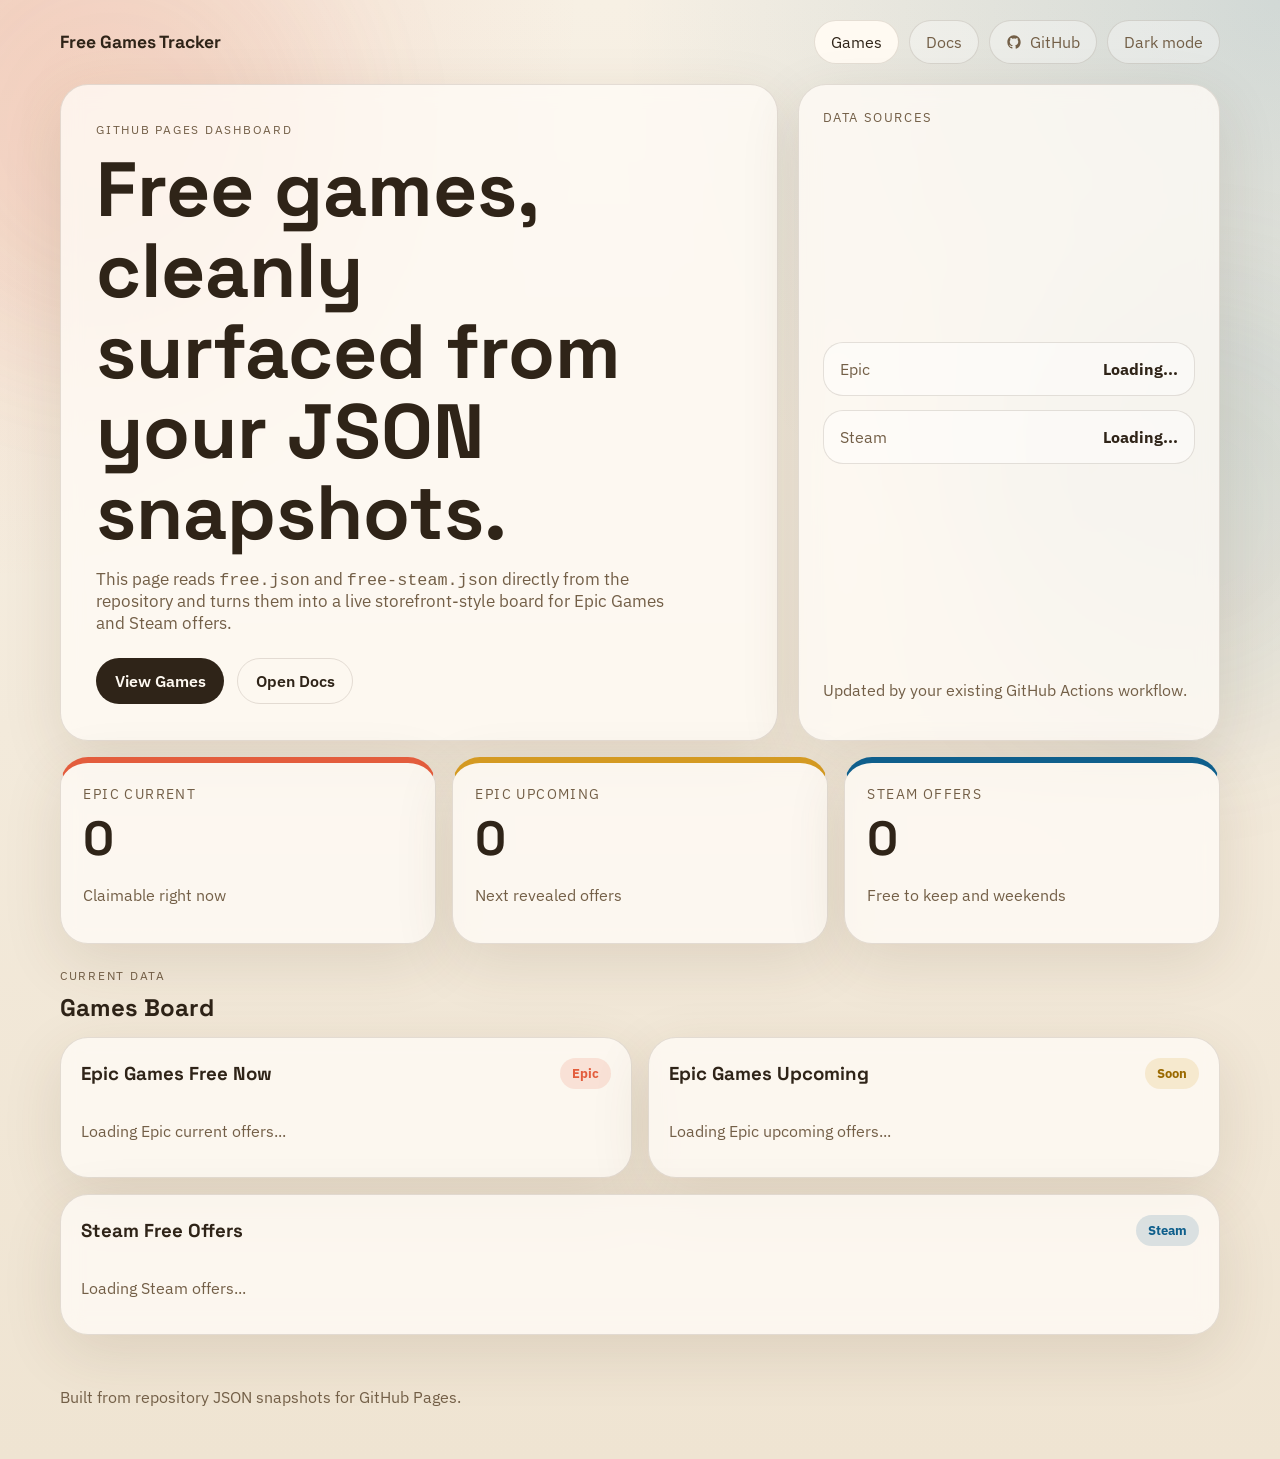
==== index.html @ 6cbd075f "github repo added on site" ====
<!DOCTYPE html>
<html lang="en">
<head>
  <meta charset="UTF-8">
  <meta name="viewport" content="width=device-width, initial-scale=1.0">
  <title>Free Games Tracker</title>
  <meta name="description" content="Track current Epic Games and Steam freebies from JSON data published in this repository.">
  <script>
    (() => {
      const savedTheme = localStorage.getItem("site-theme");
      document.documentElement.dataset.theme = savedTheme || "light";
    })();
  </script>
  <link rel="preconnect" href="https://fonts.googleapis.com">
  <link rel="preconnect" href="https://fonts.gstatic.com" crossorigin>
  <link href="https://fonts.googleapis.com/css2?family=Space+Grotesk:wght@400;500;700&family=IBM+Plex+Sans:wght@400;500;600&display=swap" rel="stylesheet">
  <link rel="stylesheet" href="SITE/site.css">
</head>
<body class="site-shell">
  <div class="page-glow page-glow-a"></div>
  <div class="page-glow page-glow-b"></div>

  <header class="topbar">
    <a class="brand" href="index.html">Free Games Tracker</a>
    <nav class="nav">
      <a class="nav-link active" href="index.html">Games</a>
      <a class="nav-link" href="SITE/docs.html">Docs</a>
      <a class="icon-link" href="https://github.com/jaixmario/free-games-notifier" target="_blank" rel="noopener noreferrer" aria-label="Open GitHub repository">
        <svg viewBox="0 0 24 24" aria-hidden="true">
          <path d="M12 2C6.48 2 2 6.58 2 12.23c0 4.52 2.87 8.35 6.84 9.7.5.1.68-.22.68-.5 0-.24-.01-1.05-.01-1.9-2.78.62-3.37-1.21-3.37-1.21-.46-1.2-1.11-1.52-1.11-1.52-.91-.64.07-.63.07-.63 1 .08 1.53 1.06 1.53 1.06.9 1.57 2.35 1.12 2.92.86.09-.67.35-1.12.64-1.37-2.22-.26-4.56-1.14-4.56-5.09 0-1.13.39-2.05 1.03-2.78-.1-.26-.45-1.31.1-2.74 0 0 .84-.28 2.75 1.06A9.3 9.3 0 0 1 12 6.89c.85 0 1.71.12 2.51.36 1.91-1.34 2.75-1.06 2.75-1.06.55 1.43.2 2.48.1 2.74.64.73 1.03 1.65 1.03 2.78 0 3.96-2.34 4.83-4.57 5.08.36.32.68.94.68 1.9 0 1.37-.01 2.47-.01 2.81 0 .28.18.61.69.5A10.25 10.25 0 0 0 22 12.23C22 6.58 17.52 2 12 2Z"/>
        </svg>
        <span>GitHub</span>
      </a>
      <button class="theme-toggle" id="theme-toggle" type="button" aria-label="Toggle dark mode">Dark mode</button>
    </nav>
  </header>

  <main class="layout">
    <section class="hero">
      <div class="hero-copy">
        <p class="eyebrow">GitHub Pages Dashboard</p>
        <h1>Free games, cleanly surfaced from your JSON snapshots.</h1>
        <p class="hero-text">
          This page reads <code>free.json</code> and <code>free-steam.json</code> directly from the repository
          and turns them into a live storefront-style board for Epic Games and Steam offers.
        </p>
        <div class="hero-actions">
          <a class="button button-primary" href="#games-board">View Games</a>
          <a class="button button-secondary" href="SITE/docs.html">Open Docs</a>
        </div>
      </div>

      <aside class="status-panel">
        <p class="status-label">Data Sources</p>
        <div class="status-list">
          <div class="status-item">
            <span>Epic</span>
            <strong id="epic-updated-at">Loading...</strong>
          </div>
          <div class="status-item">
            <span>Steam</span>
            <strong id="steam-updated-at">Loading...</strong>
          </div>
        </div>
        <p class="status-footnote">Updated by your existing GitHub Actions workflow.</p>
      </aside>
    </section>

    <section class="summary-grid">
      <article class="summary-card accent-epic">
        <p class="summary-label">Epic Current</p>
        <h2 id="epic-current-count">0</h2>
        <p class="summary-note">Claimable right now</p>
      </article>
      <article class="summary-card accent-upcoming">
        <p class="summary-label">Epic Upcoming</p>
        <h2 id="epic-upcoming-count">0</h2>
        <p class="summary-note">Next revealed offers</p>
      </article>
      <article class="summary-card accent-steam">
        <p class="summary-label">Steam Offers</p>
        <h2 id="steam-count">0</h2>
        <p class="summary-note">Free to keep and weekends</p>
      </article>
    </section>

    <section class="games-board" id="games-board">
      <div class="section-heading">
        <div>
          <p class="eyebrow">Current Data</p>
          <h2>Games Board</h2>
        </div>
      </div>

      <div class="board-grid">
        <section class="panel">
          <div class="panel-head">
            <h3>Epic Games Free Now</h3>
            <span class="pill pill-epic">Epic</span>
          </div>
          <div id="epic-current-list" class="card-stack">
            <p class="empty-state">Loading Epic current offers...</p>
          </div>
        </section>

        <section class="panel">
          <div class="panel-head">
            <h3>Epic Games Upcoming</h3>
            <span class="pill pill-upcoming">Soon</span>
          </div>
          <div id="epic-upcoming-list" class="card-stack">
            <p class="empty-state">Loading Epic upcoming offers...</p>
          </div>
        </section>
      </div>

      <section class="panel steam-panel">
        <div class="panel-head">
          <h3>Steam Free Offers</h3>
          <span class="pill pill-steam">Steam</span>
        </div>
        <div id="steam-list" class="card-stack steam-grid">
          <p class="empty-state">Loading Steam offers...</p>
        </div>
      </section>
    </section>
  </main>

  <footer class="footer">
    <p>Built from repository JSON snapshots for GitHub Pages.</p>
  </footer>

  <script src="SITE/site.js"></script>
</body>
</html>
---- SITE/site.css ----
:root {
  --bg: #f7f0e4;
  --bg-deep: #efe4d2;
  --surface: rgba(255, 252, 246, 0.78);
  --surface-strong: #fffaf2;
  --border: rgba(73, 54, 32, 0.14);
  --text: #2f2418;
  --muted: #735f47;
  --epic: #e35d3d;
  --upcoming: #d49a22;
  --steam: #0f5f8c;
  --shadow: 0 18px 60px rgba(84, 57, 29, 0.12);
  --code-bg: #2b241d;
  --code-text: #f8eee0;
  --button-text: #fffaf2;
  --code-border: rgba(73, 54, 32, 0.18);
  --code-keyword: #8b2bbd;
  --code-string: #0f6f4f;
  --code-number: #a84700;
  --code-boolean: #9b1c4c;
  --code-property: #005fb8;
  --code-comment: #6e7781;
  --code-command: #7a3b00;
  --code-variable: #9f2f7f;
  --code-operator: #495057;
  --button-primary-bg: #2f2418;
  --button-primary-hover: #1f1710;
}

:root[data-theme="dark"] {
  --bg: #09131c;
  --bg-deep: #101d29;
  --surface: rgba(17, 28, 40, 0.86);
  --surface-strong: #162433;
  --border: rgba(138, 173, 207, 0.2);
  --text: #ecf4fb;
  --muted: #a7bdd1;
  --epic: #ff936c;
  --upcoming: #ffd36b;
  --steam: #78c8f4;
  --shadow: 0 24px 70px rgba(0, 0, 0, 0.36);
  --code-bg: #081119;
  --code-text: #ebf5ff;
  --button-text: #0e1822;
  --code-border: rgba(138, 173, 207, 0.18);
  --code-keyword: #c792ea;
  --code-string: #a5e075;
  --code-number: #f7c46c;
  --code-boolean: #ff7aa2;
  --code-property: #7dcfff;
  --code-comment: #7f8c98;
  --code-command: #ffb86b;
  --code-variable: #f29ad6;
  --code-operator: #c9d4df;
  --button-primary-bg: #ecf4fb;
  --button-primary-hover: #d7e6f4;
}

* { box-sizing: border-box; }
html { scroll-behavior: smooth; }
body {
  margin: 0;
  color: var(--text);
  background:
    radial-gradient(circle at top left, rgba(227, 93, 61, 0.14), transparent 30%),
    radial-gradient(circle at top right, rgba(15, 95, 140, 0.16), transparent 34%),
    linear-gradient(180deg, var(--bg) 0%, var(--bg-deep) 100%);
  font-family: "IBM Plex Sans", sans-serif;
}
:root[data-theme="dark"] body {
  background:
    radial-gradient(circle at top left, rgba(255, 147, 108, 0.16), transparent 28%),
    radial-gradient(circle at top right, rgba(120, 200, 244, 0.15), transparent 34%),
    linear-gradient(180deg, var(--bg) 0%, var(--bg-deep) 100%);
}
a { color: inherit; text-decoration: none; }
code, pre { font-family: Consolas, "Courier New", monospace; }
.site-shell { min-height: 100vh; position: relative; overflow-x: hidden; }
.page-glow {
  position: fixed;
  width: 28rem;
  height: 28rem;
  border-radius: 50%;
  filter: blur(70px);
  opacity: 0.35;
  pointer-events: none;
  z-index: 0;
}
.page-glow-a { background: rgba(227, 93, 61, 0.28); top: -6rem; left: -7rem; }
.page-glow-b { background: rgba(15, 95, 140, 0.24); right: -8rem; top: 18rem; }
.topbar, .layout, .footer { position: relative; z-index: 1; }
.topbar {
  max-width: 1200px;
  margin: 0 auto;
  padding: 1.25rem 1.25rem 0;
  display: flex;
  justify-content: space-between;
  align-items: center;
  gap: 1rem;
}
.brand { font-family: "Space Grotesk", sans-serif; font-size: 1.1rem; font-weight: 700; }
.nav { display: flex; gap: 0.6rem; flex-wrap: wrap; }
.nav-link {
  padding: 0.7rem 1rem;
  border-radius: 999px;
  background: rgba(255, 255, 255, 0.36);
  border: 1px solid var(--border);
  color: var(--muted);
}
.nav-link.active, .nav-link:hover { background: var(--surface-strong); color: var(--text); }
.icon-link {
  display: inline-flex;
  align-items: center;
  gap: 0.55rem;
  padding: 0.7rem 1rem;
  border-radius: 999px;
  background: rgba(255, 255, 255, 0.36);
  border: 1px solid var(--border);
  color: var(--muted);
  transition: background 0.2s ease, color 0.2s ease, transform 0.2s ease;
}
.icon-link:hover {
  background: var(--surface-strong);
  color: var(--text);
  transform: translateY(-1px);
}
.icon-link svg {
  width: 1rem;
  height: 1rem;
  fill: currentColor;
  flex: 0 0 auto;
}
.theme-toggle {
  padding: 0.7rem 1rem;
  border-radius: 999px;
  border: 1px solid var(--border);
  background: rgba(255, 255, 255, 0.36);
  color: var(--muted);
  font: inherit;
  cursor: pointer;
  transition: background 0.2s ease, color 0.2s ease, transform 0.2s ease;
}
.theme-toggle:hover {
  background: var(--surface-strong);
  color: var(--text);
  transform: translateY(-1px);
}
:root[data-theme="dark"] .nav-link,
:root[data-theme="dark"] .icon-link,
:root[data-theme="dark"] .theme-toggle {
  background: rgba(255, 255, 255, 0.04);
}
.layout { max-width: 1200px; margin: 0 auto; padding: 1.25rem; }
.hero { display: grid; grid-template-columns: 1.7fr 1fr; gap: 1.25rem; align-items: stretch; }
.hero-copy, .status-panel, .panel, .summary-card, .toc-panel, .doc-block, .code-card {
  background: var(--surface);
  backdrop-filter: blur(10px);
  border: 1px solid var(--border);
  box-shadow: var(--shadow);
}
.hero-copy, .status-panel, .panel, .summary-card, .toc-panel, .doc-block { border-radius: 28px; }
.hero-copy { padding: 2.2rem; }
.hero-copy h1, .section-heading h2, .doc-block h2 {
  margin: 0;
  font-family: "Space Grotesk", sans-serif;
  line-height: 1.05;
}
.hero-copy h1 { font-size: clamp(2.4rem, 6vw, 4.8rem); max-width: 12ch; }
.hero-text { max-width: 58ch; font-size: 1.05rem; color: var(--muted); margin: 1rem 0 0; }
.eyebrow { margin: 0 0 0.8rem; text-transform: uppercase; letter-spacing: 0.14em; font-size: 0.78rem; color: var(--muted); }
.hero-actions { display: flex; gap: 0.8rem; flex-wrap: wrap; margin-top: 1.5rem; }
.button {
  display: inline-flex;
  align-items: center;
  justify-content: center;
  min-height: 46px;
  padding: 0 1.1rem;
  border-radius: 999px;
  font-weight: 600;
  border: 1px solid transparent;
}
.button-primary { background: var(--button-primary-bg); color: var(--button-text); }
.button-primary:hover { background: var(--button-primary-hover); }
.button-secondary { background: transparent; border-color: var(--border); }
.status-panel { padding: 1.5rem; display: flex; flex-direction: column; justify-content: space-between; }
.status-label { margin: 0 0 1rem; font-size: 0.82rem; text-transform: uppercase; letter-spacing: 0.12em; color: var(--muted); }
.status-list { display: grid; gap: 0.9rem; }
.status-item {
  padding: 1rem;
  border-radius: 20px;
  background: rgba(255, 255, 255, 0.46);
  border: 1px solid var(--border);
  display: flex;
  justify-content: space-between;
  align-items: center;
  gap: 0.8rem;
}
:root[data-theme="dark"] .status-item,
:root[data-theme="dark"] .timeline-item,
:root[data-theme="dark"] .info-row,
:root[data-theme="dark"] .game-card {
  background: rgba(255, 255, 255, 0.03);
}
.status-item span, .status-footnote, .summary-note, .empty-state { color: var(--muted); }
.summary-grid { display: grid; grid-template-columns: repeat(3, minmax(0, 1fr)); gap: 1rem; margin-top: 1rem; }
.summary-card { padding: 1.4rem; }
.summary-card h2 { margin: 0.3rem 0; font-family: "Space Grotesk", sans-serif; font-size: clamp(2rem, 4vw, 3rem); }
.summary-label { margin: 0; color: var(--muted); font-size: 0.88rem; text-transform: uppercase; letter-spacing: 0.1em; }
.accent-epic { border-top: 6px solid var(--epic); }
.accent-upcoming { border-top: 6px solid var(--upcoming); }
.accent-steam { border-top: 6px solid var(--steam); }
.games-board, .docs-grid { margin-top: 1.4rem; }
.section-heading { margin-bottom: 1rem; }
.board-grid { display: grid; grid-template-columns: repeat(2, minmax(0, 1fr)); gap: 1rem; }
.panel { padding: 1.25rem; }
.steam-panel { margin-top: 1rem; }
.panel-head { display: flex; justify-content: space-between; align-items: center; gap: 1rem; margin-bottom: 1rem; }
.panel-head h3, .toc-panel h2 { margin: 0; font-family: "Space Grotesk", sans-serif; }
.pill { padding: 0.45rem 0.75rem; border-radius: 999px; font-size: 0.82rem; font-weight: 700; }
.pill-epic { background: rgba(227, 93, 61, 0.14); color: var(--epic); }
.pill-upcoming { background: rgba(212, 154, 34, 0.16); color: #9a6900; }
.pill-steam { background: rgba(15, 95, 140, 0.14); color: var(--steam); }
.card-stack { display: grid; gap: 1rem; }
.steam-grid { grid-template-columns: repeat(auto-fit, minmax(230px, 1fr)); }
.game-card {
  display: grid;
  gap: 0.9rem;
  border-radius: 24px;
  overflow: hidden;
  background: rgba(255, 255, 255, 0.56);
  border: 1px solid var(--border);
  transform: translateY(12px);
  opacity: 0;
  animation: riseIn 0.55s ease forwards;
}
.game-card img {
  width: 100%;
  aspect-ratio: 16 / 9;
  object-fit: cover;
  background: rgba(0, 0, 0, 0.06);
}
.game-card-body { padding: 0 1rem 1rem; }
.game-meta { display: flex; justify-content: space-between; gap: 0.8rem; align-items: center; color: var(--muted); font-size: 0.88rem; }
.game-card h4 { margin: 0.2rem 0 0.7rem; font-family: "Space Grotesk", sans-serif; font-size: 1.18rem; }
.game-detail { margin: 0.35rem 0; color: var(--muted); font-size: 0.95rem; }
.game-actions { margin-top: 0.95rem; }
.text-link { font-weight: 700; color: var(--text); }
.docs-grid { display: grid; grid-template-columns: 280px minmax(0, 1fr); gap: 1rem; align-items: start; }
.toc-panel { padding: 1.25rem; position: sticky; top: 1rem; }
.toc-panel a { display: block; color: var(--muted); padding: 0.55rem 0; }
.toc-panel a:hover { color: var(--text); }
.docs-content { display: grid; gap: 1rem; }
.doc-block { padding: 1.5rem; }
.timeline { display: grid; gap: 0.85rem; }
.timeline-item, .info-row {
  padding: 1rem;
  background: rgba(255, 255, 255, 0.42);
  border-radius: 18px;
  border: 1px solid var(--border);
}
.timeline-item strong, .info-row span { display: block; font-family: "Space Grotesk", sans-serif; margin-bottom: 0.35rem; }
.timeline-item p, .info-row strong, .doc-block p { margin: 0.2rem 0 0; color: var(--muted); }
.info-table { display: grid; gap: 0.7rem; }
.code-card { border-radius: 20px; overflow: auto; border: 1px solid var(--code-border); }
.code-card pre {
  margin: 0;
  padding: 1rem;
  background:
    linear-gradient(180deg, rgba(255,255,255,0.04), rgba(255,255,255,0)),
    var(--code-bg);
  color: var(--code-text);
}
.code-card code {
  color: inherit;
}
.code-window {
  position: relative;
}
.code-window::before {
  content: "";
  display: block;
  height: 2.2rem;
  margin: -1rem -1rem 0.85rem;
  background:
    radial-gradient(circle, #ff5f56 0.32rem, transparent 0.34rem) 1rem 0.95rem / 0.8rem 0.8rem no-repeat,
    radial-gradient(circle, #ffbd2e 0.32rem, transparent 0.34rem) 2.15rem 0.95rem / 0.8rem 0.8rem no-repeat,
    radial-gradient(circle, #27c93f 0.32rem, transparent 0.34rem) 3.3rem 0.95rem / 0.8rem 0.8rem no-repeat,
    linear-gradient(180deg, rgba(255,255,255,0.06), rgba(255,255,255,0.02));
  border-bottom: 1px solid var(--code-border);
}
.tok-keyword { color: var(--code-keyword); }
.tok-string { color: var(--code-string); }
.tok-number { color: var(--code-number); }
.tok-boolean { color: var(--code-boolean); }
.tok-property { color: var(--code-property); }
.tok-comment { color: var(--code-comment); }
.tok-command { color: var(--code-command); }
.tok-variable { color: var(--code-variable); }
.tok-operator { color: var(--code-operator); }
.footer { max-width: 1200px; margin: 0 auto; padding: 1rem 1.25rem 2.2rem; color: var(--muted); }
@keyframes riseIn { to { transform: translateY(0); opacity: 1; } }
@media (max-width: 960px) {
  .hero, .board-grid, .summary-grid, .docs-grid { grid-template-columns: 1fr; }
  .toc-panel { position: static; }
}
@media (max-width: 640px) {
  .topbar { flex-direction: column; align-items: flex-start; }
  .hero-copy { padding: 1.4rem; }
  .panel, .summary-card, .doc-block, .toc-panel, .status-panel { padding: 1rem; }
}
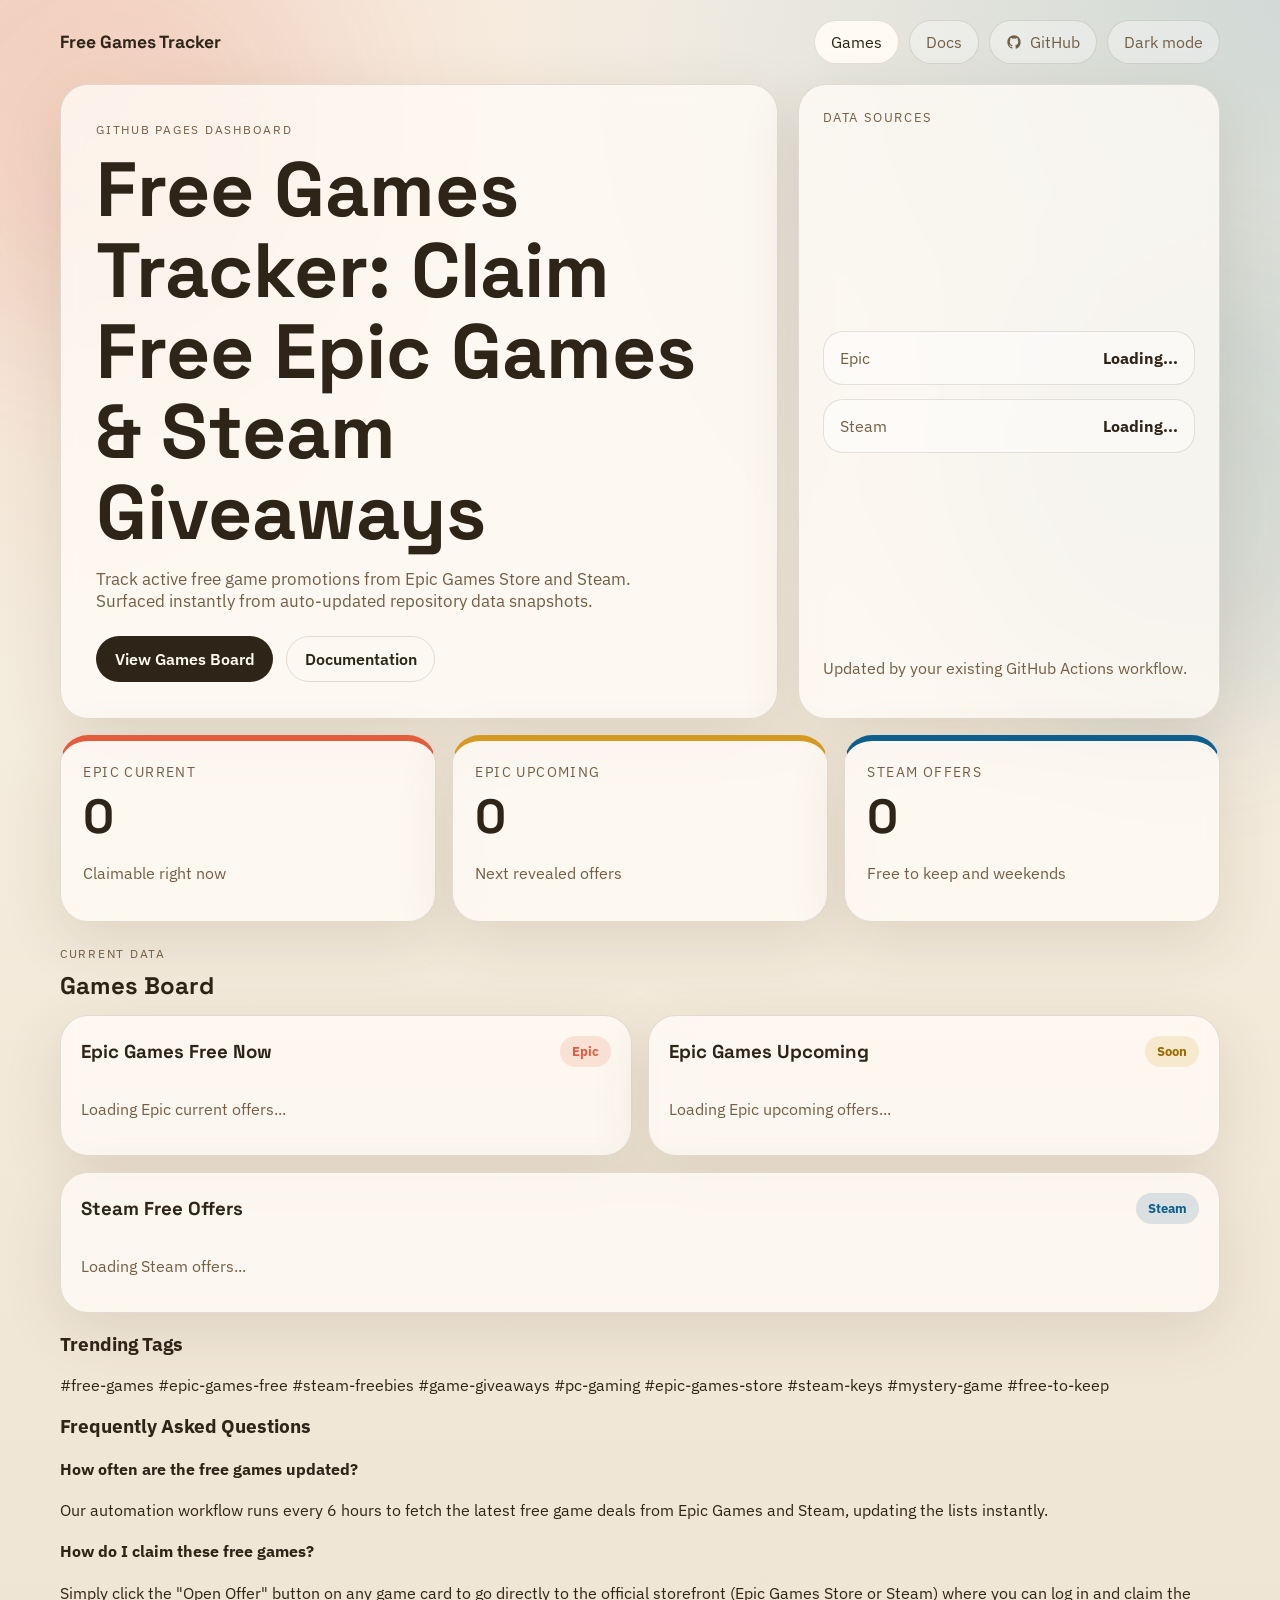
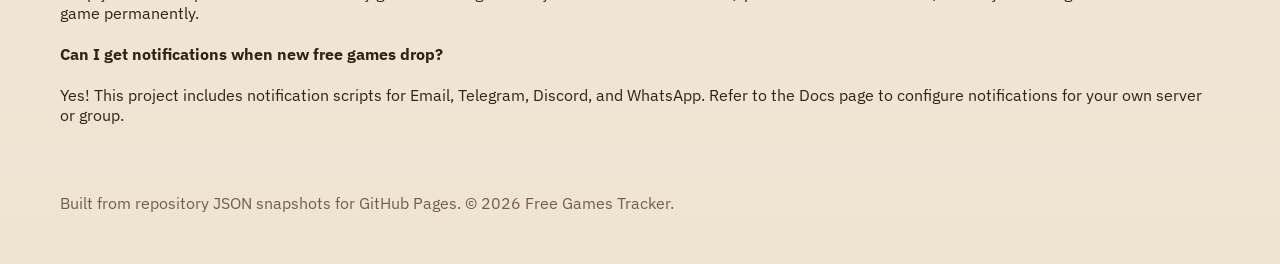
==== commit e26c9f31: "Update index.html" ====
--- a/index.html
+++ b/index.html
@@ -3,8 +3,29 @@
 <head>
   <meta charset="UTF-8">
   <meta name="viewport" content="width=device-width, initial-scale=1.0">
-  <title>Free Games Tracker</title>
-  <meta name="description" content="Track current Epic Games and Steam freebies from JSON data published in this repository.">
+  <title>Free Games Tracker | Claim Free Epic Games & Steam Giveaways</title>
+  <meta name="description" content="Track active free games on Epic Games Store and Steam! Clean storefront board updated every 6 hours. Never miss a game giveaway or free weekend offer again.">
+  <meta name="keywords" content="free games, epic games free, free steam games, game giveaways, epic games tracker, steam freebies, free steam keys, PC free games, current epic free games, upcoming epic free games">
+  <meta name="author" content="jaixmario">
+  <meta name="robots" content="index, follow">
+  
+  <!-- Open Graph / Facebook -->
+  <meta property="og:type" content="website">
+  <meta property="og:url" content="https://jaixmario.github.io/free-games-notifier/">
+  <meta property="og:title" content="Free Games Tracker | Claim Free Epic Games & Steam Giveaways">
+  <meta property="og:description" content="Track active free games on Epic Games Store and Steam! Clean storefront board updated every 6 hours. Never miss a game giveaway or free weekend offer again.">
+  <meta property="og:image" content="https://raw.githubusercontent.com/jaixmario/free-games-notifier/main/SITE/preview.png">
+
+  <!-- Twitter -->
+  <meta property="twitter:card" content="summary_large_image">
+  <meta property="twitter:url" content="https://jaixmario.github.io/free-games-notifier/">
+  <meta property="twitter:title" content="Free Games Tracker | Claim Free Epic Games & Steam Giveaways">
+  <meta property="twitter:description" content="Track active free games on Epic Games Store and Steam! Clean storefront board updated every 6 hours. Never miss a game giveaway or free weekend offer again.">
+  <meta property="twitter:image" content="https://raw.githubusercontent.com/jaixmario/free-games-notifier/main/SITE/preview.png">
+
+  <!-- Canonical Link -->
+  <link rel="canonical" href="https://jaixmario.github.io/free-games-notifier/">
+
   <script>
     (() => {
       const savedTheme = localStorage.getItem("site-theme");
@@ -39,14 +60,13 @@
     <section class="hero">
       <div class="hero-copy">
         <p class="eyebrow">GitHub Pages Dashboard</p>
-        <h1>Free games, cleanly surfaced from your JSON snapshots.</h1>
+        <h1>Free Games Tracker: Claim Free Epic Games & Steam Giveaways</h1>
         <p class="hero-text">
-          This page reads <code>free.json</code> and <code>free-steam.json</code> directly from the repository
-          and turns them into a live storefront-style board for Epic Games and Steam offers.
+          Track active free game promotions from Epic Games Store and Steam. Surfaced instantly from auto-updated repository data snapshots.
         </p>
         <div class="hero-actions">
-          <a class="button button-primary" href="#games-board">View Games</a>
-          <a class="button button-secondary" href="SITE/docs.html">Open Docs</a>
+          <a class="button button-primary" href="#games-board">View Games Board</a>
+          <a class="button button-secondary" href="SITE/docs.html">Documentation</a>
         </div>
       </div>
 
@@ -124,12 +144,54 @@
         </div>
       </section>
     </section>
+    <!-- SEO Tags & FAQ Section -->
+    <section class="seo-section" id="seo-section">
+      <div class="seo-container">
+        <div class="tags-group">
+          <h3>Trending Tags</h3>
+          <div class="tags-list">
+            <span class="tag-pill">#free-games</span>
+            <span class="tag-pill">#epic-games-free</span>
+            <span class="tag-pill">#steam-freebies</span>
+            <span class="tag-pill">#game-giveaways</span>
+            <span class="tag-pill">#pc-gaming</span>
+            <span class="tag-pill">#epic-games-store</span>
+            <span class="tag-pill">#steam-keys</span>
+            <span class="tag-pill">#mystery-game</span>
+            <span class="tag-pill">#free-to-keep</span>
+          </div>
+        </div>
+
+        <div class="faq-group">
+          <h3>Frequently Asked Questions</h3>
+          <div class="faq-item">
+            <h4>How often are the free games updated?</h4>
+            <p>Our automation workflow runs every 6 hours to fetch the latest free game deals from Epic Games and Steam, updating the lists instantly.</p>
+          </div>
+          <div class="faq-item">
+            <h4>How do I claim these free games?</h4>
+            <p>Simply click the "Open Offer" button on any game card to go directly to the official storefront (Epic Games Store or Steam) where you can log in and claim the game permanently.</p>
+          </div>
+          <div class="faq-item">
+            <h4>Can I get notifications when new free games drop?</h4>
+            <p>Yes! This project includes notification scripts for Email, Telegram, Discord, and WhatsApp. Refer to the <a href="SITE/docs.html">Docs</a> page to configure notifications for your own server or group.</p>
+          </div>
+        </div>
+      </div>
+    </section>
   </main>
 
   <footer class="footer">
-    <p>Built from repository JSON snapshots for GitHub Pages.</p>
+    <p>Built from repository JSON snapshots for GitHub Pages. &copy; 2026 Free Games Tracker.</p>
   </footer>
 
   <script src="SITE/site.js"></script>
+  <script type="text/javascript">
+    (function(c,l,a,r,i,t,y){
+        c[a]=c[a]||function(){(c[a].q=c[a].q||[]).push(arguments)};
+        t=l.createElement(r);t.async=1;t.src="https://www.clarity.ms/tag/"+i;
+        y=l.getElementsByTagName(r)[0];y.parentNode.insertBefore(t,y);
+    })(window, document, "clarity", "script", "y8bi4uz7f0");
+</script>
 </body>
 </html>
